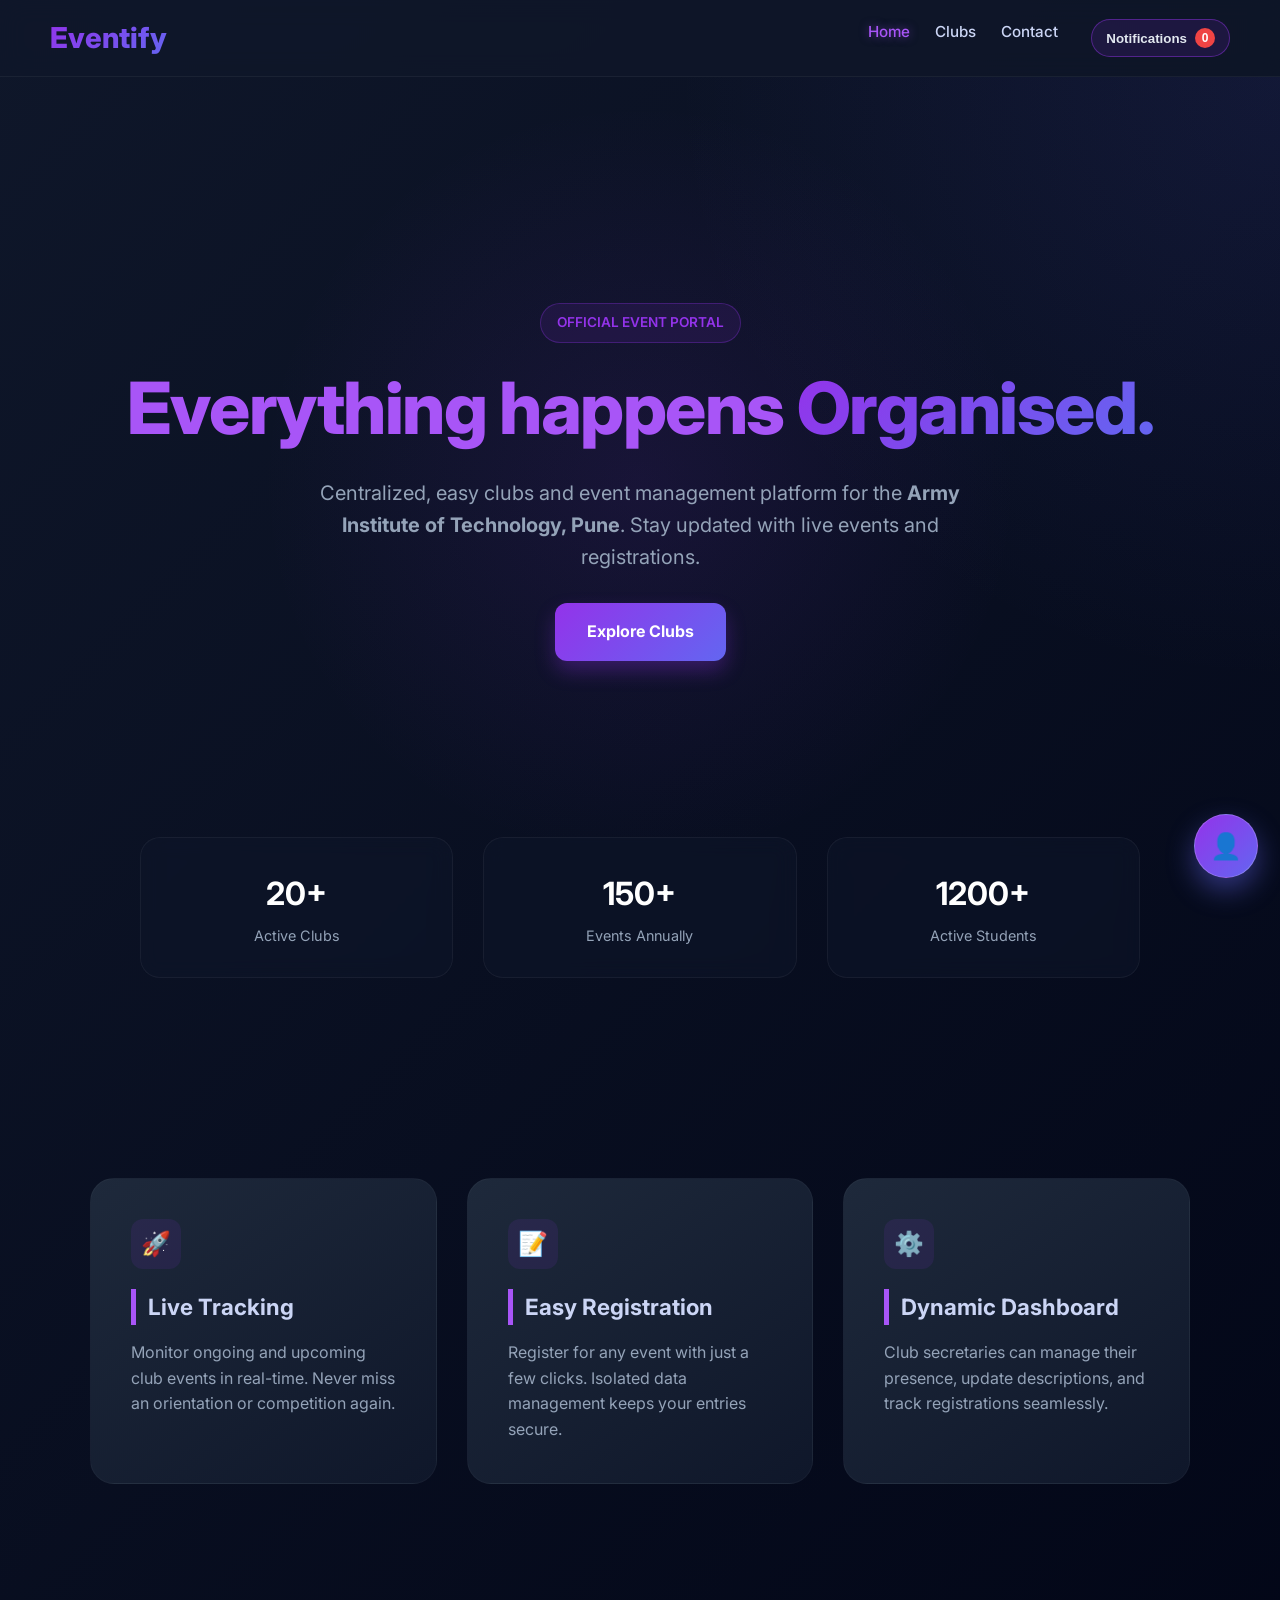
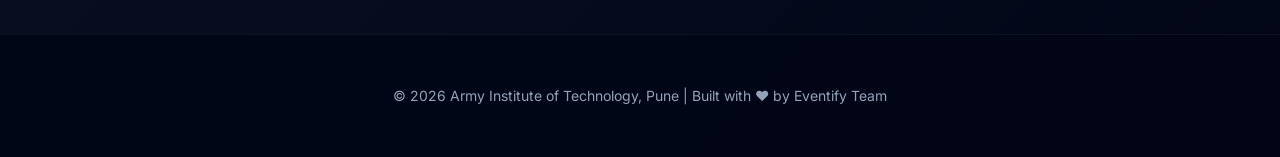
==== index.html @ 5d5fe8d3 "Initial Eventify website commit" ====
<!DOCTYPE html>
<html lang="en">
<head>
  <meta charset="UTF-8" />
  <meta name="viewport" content="width=device-width, initial-scale=1.0" />
  <title>Eventify | Army Institute of Technology</title>
  <link rel="stylesheet" href="style.css" />
  <link href="https://fonts.googleapis.com/css2?family=Inter:wght@300;400;600;700;800&display=swap" rel="stylesheet">
  <style>
    :root {
      --primary: #9333ea;
      --secondary: #6366f1;
      --accent: #10b981;
      --bg-dark: #0f172a;
      --bg-darker: #020617;
      --text-light: #f8fafc;
      --text-dim: #94a3b8;
    }

    body {
      font-family: 'Inter', sans-serif;
      background-color: var(--bg-darker);
      color: var(--text-light);
      margin: 0;
      overflow-x: hidden;
    }

    /* ===== MODERN NAVBAR ===== */
    .navbar {
      background: rgba(15, 23, 42, 0.8);
      backdrop-filter: blur(12px);
      border-bottom: 1px solid rgba(255, 255, 255, 0.05);
      padding: 15px 50px;
      display: flex;
      justify-content: space-between;
      align-items: center;
      position: sticky;
      top: 0;
      z-index: 1000;
    }

    .navbar h1 {
      font-size: 1.8rem;
      font-weight: 800;
      background: linear-gradient(135deg, var(--primary), var(--secondary));
      -webkit-background-clip: text;
      background-clip: text;
      -webkit-text-fill-color: transparent;
      margin: 0;
    }

    .nav-links {
      display: flex;
      list-style: none;
      gap: 30px;
      margin: 0;
      padding: 0;
    }

    .nav-links a {
      text-decoration: none;
      color: var(--text-dim);
      font-weight: 500;
      font-size: 0.95rem;
      transition: all 0.3s;
    }

    .nav-links a:hover, .nav-links a.active {
      color: var(--text-light);
      text-shadow: 0 0 10px rgba(168, 85, 247, 0.5);
    }

    .notif-wrap {
      position: relative;
      margin-left: 8px;
    }

    .notif-btn {
      border: 1px solid rgba(147, 51, 234, 0.45);
      background: rgba(147, 51, 234, 0.12);
      color: #e2e8f0;
      border-radius: 999px;
      padding: 8px 14px;
      font-weight: 700;
      cursor: pointer;
      transition: all 0.25s;
      display: inline-flex;
      align-items: center;
      gap: 8px;
    }

    .notif-btn:hover {
      background: rgba(147, 51, 234, 0.2);
      border-color: rgba(147, 51, 234, 0.8);
    }

    .notif-badge {
      min-width: 20px;
      height: 20px;
      border-radius: 999px;
      background: #ef4444;
      color: #fff;
      font-size: 0.75rem;
      display: inline-flex;
      align-items: center;
      justify-content: center;
      padding: 0 6px;
      font-weight: 800;
    }

    .notif-panel {
      position: absolute;
      right: 0;
      top: 44px;
      width: min(92vw, 420px);
      background: #111827;
      border: 1px solid rgba(99, 102, 241, 0.35);
      border-radius: 14px;
      box-shadow: 0 18px 50px rgba(0, 0, 0, 0.45);
      display: none;
      overflow: hidden;
      z-index: 1200;
    }

    .notif-panel.open { display: block; }
    .notif-panel-head {
      padding: 12px 14px;
      font-size: 0.9rem;
      font-weight: 800;
      background: rgba(99, 102, 241, 0.14);
      border-bottom: 1px solid rgba(255, 255, 255, 0.08);
    }

    .notif-list {
      max-height: 300px;
      overflow-y: auto;
    }

    .notif-item {
      padding: 12px 14px;
      border-bottom: 1px solid rgba(255, 255, 255, 0.06);
      color: #e2e8f0;
      line-height: 1.4;
      font-size: 0.88rem;
    }

    .notif-link {
      color: inherit;
      text-decoration: none;
      display: block;
      width: 100%;
      text-align: left;
      border: none;
      background: transparent;
      padding: 0;
      cursor: pointer;
    }

    .notif-link:hover {
      background: rgba(99, 102, 241, 0.12);
    }

    .notif-item:last-child { border-bottom: none; }
    .notif-meta { color: #94a3b8; font-size: 0.78rem; margin-top: 4px; }

    .notif-modal {
      position: fixed;
      inset: 0;
      background: rgba(0, 0, 0, 0.75);
      display: none;
      justify-content: center;
      align-items: center;
      z-index: 2000;
      padding: 20px;
    }

    .notif-modal-box {
      width: min(92vw, 560px);
      background: #111827;
      border: 1px solid rgba(99, 102, 241, 0.35);
      border-radius: 14px;
      padding: 18px;
      box-shadow: 0 18px 50px rgba(0, 0, 0, 0.45);
    }

    .notif-modal-box h3 { margin: 0 0 10px; }
    .notif-modal-box p { margin: 6px 0; color: #cbd5e1; }
    .notif-modal-box ul { margin: 8px 0 10px 20px; color: #cbd5e1; }

    .login-fab {
      position: fixed;
      right: 22px;
      bottom: 22px;
      width: 64px;
      height: 64px;
      border-radius: 50%;
      display: inline-flex;
      align-items: center;
      justify-content: center;
      text-decoration: none;
      font-size: 1.6rem;
      background: linear-gradient(135deg, var(--primary), var(--secondary));
      color: #ffffff;
      box-shadow: 0 12px 28px rgba(99, 102, 241, 0.45);
      border: 1px solid rgba(255, 255, 255, 0.2);
      z-index: 1300;
      transition: transform 0.25s ease, box-shadow 0.25s ease;
    }

    .login-fab:hover {
      transform: translateY(-3px) scale(1.04);
      box-shadow: 0 18px 34px rgba(99, 102, 241, 0.55);
    }

    /* ===== HERO SECTION ===== */
    .hero-section {
      height: 90vh;
      display: flex;
      flex-direction: column;
      justify-content: center;
      align-items: center;
      text-align: center;
      padding: 0 20px;
      position: relative;
      background: radial-gradient(circle at 50% 50%, rgba(147, 51, 234, 0.1) 0%, transparent 50%),
                  radial-gradient(circle at 100% 0%, rgba(99, 102, 241, 0.1) 0%, transparent 40%);
    }

    .hero-badge {
      background: rgba(147, 51, 234, 0.1);
      border: 1px solid rgba(147, 51, 234, 0.3);
      padding: 8px 16px;
      border-radius: 30px;
      color: var(--primary);
      font-size: 0.85rem;
      font-weight: 600;
      margin-bottom: 25px;
      animation: fadeInDown 0.8s ease-out;
    }

    .hero-section h2 {
      font-size: 4.5rem;
      font-weight: 800;
      margin: 0;
      line-height: 1.1;
      letter-spacing: -0.02em;
      animation: fadeInUp 1s ease-out;
    }

    .hero-section h2 span {
      background: linear-gradient(135deg, var(--primary), var(--secondary));
      -webkit-background-clip: text;
      background-clip: text;
      -webkit-text-fill-color: transparent;
    }

    .hero-section p {
      max-width: 650px;
      color: var(--text-dim);
      font-size: 1.25rem;
      line-height: 1.6;
      margin: 30px 0;
      animation: fadeInUp 1.2s ease-out;
    }

    .hero-btns {
      display: flex;
      gap: 20px;
      animation: fadeInUp 1.4s ease-out;
    }

    .btn-primary {
      background: linear-gradient(135deg, var(--primary), var(--secondary));
      color: white;
      padding: 16px 32px;
      border-radius: 12px;
      text-decoration: none;
      font-weight: 700;
      box-shadow: 0 10px 20px rgba(147, 51, 234, 0.3);
      transition: all 0.3s;
    }

    .btn-primary:hover {
      transform: translateY(-3px);
      box-shadow: 0 15px 30px rgba(147, 51, 234, 0.5);
    }

    .btn-secondary {
      background: rgba(255, 255, 255, 0.05);
      backdrop-filter: blur(5px);
      border: 1px solid rgba(255, 255, 255, 0.1);
      color: white;
      padding: 16px 32px;
      border-radius: 12px;
      text-decoration: none;
      font-weight: 700;
      transition: all 0.3s;
    }

    .btn-secondary:hover {
      background: rgba(255, 255, 255, 0.1);
      transform: translateY(-3px);
    }

    /* ===== STATS SECTION ===== */
    .stats-container {
      display: grid;
      grid-template-columns: repeat(3, 1fr);
      gap: 30px;
      max-width: 1000px;
      margin: -50px auto 100px;
      z-index: 10;
      position: relative;
    }

    .stat-card {
      background: rgba(15, 23, 42, 0.5);
      backdrop-filter: blur(10px);
      border: 1px solid rgba(255, 255, 255, 0.05);
      padding: 30px;
      border-radius: 20px;
      text-align: center;
      transition: transform 0.3s;
    }

    .stat-card:hover { transform: translateY(-5px); }

    .stat-card h4 { font-size: 2rem; margin: 0; color: white; }
    .stat-card p { font-size: 0.9rem; color: var(--text-dim); margin: 5px 0 0; }

    /* ===== FEATURES ===== */
    .features-section {
      padding: 100px 50px;
      max-width: 1200px;
      margin: 0 auto;
    }

    .feature-grid {
      display: grid;
      grid-template-columns: repeat(3, 1fr);
      gap: 30px;
    }

    .feature-card {
      padding: 40px;
      border-radius: 24px;
      background: linear-gradient(145deg, #1e293b, #0f172a);
      border: 1px solid rgba(255, 255, 255, 0.03);
      transition: all 0.3s;
    }

    .feature-card:hover {
      border-color: var(--primary);
      transform: scale(1.02);
    }

    .feature-icon {
      width: 50px; height: 50px;
      background: rgba(147, 51, 234, 0.1);
      border-radius: 12px;
      display: flex; align-items: center; justify-content: center;
      font-size: 1.5rem; color: var(--primary);
      margin-bottom: 20px;
    }

    .feature-card h3 { margin: 0 0 15px; font-size: 1.4rem; }
    .feature-card p { color: var(--text-dim); line-height: 1.6; }

    /* ===== ANIMATIONS ===== */
    @keyframes fadeInUp {
      from { opacity: 0; transform: translateY(30px); }
      to { opacity: 1; transform: translateY(0); }
    }
    @keyframes fadeInDown {
      from { opacity: 0; transform: translateY(-30px); }
      to { opacity: 1; transform: translateY(0); }
    }

    @media (max-width: 768px) {
      .hero-section h2 { font-size: 3rem; }
      .stats-container { grid-template-columns: 1fr 1fr; margin: 0 20px 50px; }
      .feature-grid { grid-template-columns: 1fr; }
      .navbar { padding: 15px 20px; }
      .login-fab {
        right: 16px;
        bottom: 16px;
        width: 58px;
        height: 58px;
        font-size: 1.4rem;
      }
    }

    footer {
      padding: 50px;
      text-align: center;
      border-top: 1px solid rgba(255, 255, 255, 0.05);
      color: var(--text-dim);
    }
  </style>
</head>
<body>

  <nav class="navbar">
    <h1>Eventify</h1>
    <ul class="nav-links">
      <li><a href="index.html" class="active">Home</a></li>
      <li><a href="clubs.html">Clubs</a></li>
      <li><a href="contact.html">Contact</a></li>
      <li class="notif-wrap">
        <button id="home-notif-btn" class="notif-btn" type="button">
          Notifications
          <span id="home-notif-count" class="notif-badge">0</span>
        </button>
        <div id="home-notif-panel" class="notif-panel">
          <div class="notif-panel-head">Live Updates (24h)</div>
          <div id="home-notif-list" class="notif-list"></div>
        </div>
      </li>
    </ul>
  </nav>

  <section class="hero-section">
    <div class="hero-badge">OFFICIAL EVENT PORTAL</div>
    <h2>Everything happens <span>Organised.</span></h2>
    <p>
      Centralized, easy clubs and event management platform for the 
      <strong>Army Institute of Technology, Pune</strong>. Stay updated with live events and registrations.
    </p>
    <div class="hero-btns">
      <a href="clubs.html" class="btn-primary">Explore Clubs</a>
    </div>
  </section>

  <div id="notif-detail-modal" class="notif-modal">
    <div class="notif-modal-box">
      <h3 id="notif-detail-title">Notification</h3>
      <div id="notif-detail-body"></div>
      <button id="notif-detail-close" class="btn-primary" style="border:none; margin-top:10px; cursor:pointer;">Close</button>
    </div>
  </div>

  <div class="stats-container">
    <div class="stat-card">
      <h4 id="count-clubs">20+</h4>
      <p>Active Clubs</p>
    </div>
    <div class="stat-card">
      <h4 id="count-events">150+</h4>
      <p>Events Annually</p>
    </div>
    <div class="stat-card">
      <h4 id="count-students">1200+</h4>
      <p>Active Students</p>
    </div>
  </div>

  <section class="features-section">
    <div class="feature-grid">
      <div class="feature-card">
        <div class="feature-icon">🚀</div>
        <h3>Live Tracking</h3>
        <p>Monitor ongoing and upcoming club events in real-time. Never miss an orientation or competition again.</p>
      </div>
      <div class="feature-card">
        <div class="feature-icon">📝</div>
        <h3>Easy Registration</h3>
        <p>Register for any event with just a few clicks. Isolated data management keeps your entries secure.</p>
      </div>
      <div class="feature-card">
        <div class="feature-icon">⚙️</div>
        <h3>Dynamic Dashboard</h3>
        <p>Club secretaries can manage their presence, update descriptions, and track registrations seamlessly.</p>
      </div>
    </div>
  </section>

  <footer>
    <p>© 2026 Army Institute of Technology, Pune | Built with ❤️ by Eventify Team</p>
  </footer>

  <a href="portal-unified.html" class="login-fab" aria-label="Login" title="Login">👤</a>

  <script>
    const HOME_NOTIFICATION_KEY = 'home_ongoing_notifications';
    const CLUB_MEET_NOTIFICATION_KEY = 'club_meet_notifications';
    const INTERVIEW_NOTIFICATION_KEY = 'interview_notifications';
    const NOTIFICATION_TTL_MS = 24 * 60 * 60 * 1000;
    const $ = (id) => document.getElementById(id);

    const notifBtn = $('home-notif-btn');
    const notifPanel = $('home-notif-panel');
    const notifCount = $('home-notif-count');
    const notifList = $('home-notif-list');
    const notifWrap = document.querySelector('.notif-wrap');
    const notifDetailModal = $('notif-detail-modal');
    const notifDetailTitle = $('notif-detail-title');
    const notifDetailBody = $('notif-detail-body');
    let currentNotifications = [];

    const getActiveHomeNotifications = () => {
      const now = Date.now();
      const active = (JSON.parse(localStorage.getItem(HOME_NOTIFICATION_KEY)) || [])
        .filter((x) => x && x.createdAt && now - x.createdAt <= NOTIFICATION_TTL_MS)
        .sort((a, b) => b.createdAt - a.createdAt)
        .slice(0, 5);
      localStorage.setItem(HOME_NOTIFICATION_KEY, JSON.stringify(active));
      return active;
    };

    const getActiveClubMeetNotifications = () => {
      const now = Date.now();
      const active = (JSON.parse(localStorage.getItem(CLUB_MEET_NOTIFICATION_KEY)) || [])
        .filter((x) => x && x.createdAt && now - x.createdAt <= NOTIFICATION_TTL_MS)
        .sort((a, b) => b.createdAt - a.createdAt)
        .slice(0, 5)
        .map((x) => ({ ...x, type: 'club-meet' }));
      localStorage.setItem(CLUB_MEET_NOTIFICATION_KEY, JSON.stringify(active));
      return active;
    };

    const getInterviewNotificationsByClub = () => {
      const now = Date.now();
      const raw = (JSON.parse(localStorage.getItem(INTERVIEW_NOTIFICATION_KEY)) || [])
        .filter((x) => x && x.createdAt && now - x.createdAt <= NOTIFICATION_TTL_MS)
        .sort((a, b) => b.createdAt - a.createdAt);
      localStorage.setItem(INTERVIEW_NOTIFICATION_KEY, JSON.stringify(raw));
      if (!raw.length) return [];

      const clubMap = {};
      const seen = new Set();
      raw.forEach((n) => {
        const clubName = n.club || 'Unknown Club';
        if (!clubMap[clubName]) {
          clubMap[clubName] = {
            club: clubName,
            candidates: [],
            interviewTime: n.interviewTime || '-',
            interviewPlace: n.interviewPlace || '-',
            createdAt: n.createdAt || 0
          };
        }
        const list = (n.candidates && n.candidates.length) ? n.candidates : [{ name: n.name, regNo: n.regNo }];
        list.forEach((c) => {
          const key = `${clubName.toLowerCase()}|${(c.name || '').trim().toLowerCase()}|${(c.regNo || '').trim().toLowerCase()}`;
          if (!seen.has(key)) {
            seen.add(key);
            clubMap[clubName].candidates.push({ name: c.name, regNo: c.regNo });
          }
        });
      });

      return Object.values(clubMap)
        .map((item) => ({
          type: 'interview-club',
          club: `${item.club} Interview`,
          sourceClub: item.club,
          candidates: item.candidates,
          interviewTime: item.interviewTime,
          interviewPlace: item.interviewPlace,
          createdAt: item.createdAt
        }))
        .sort((a, b) => (b.createdAt || 0) - (a.createdAt || 0));
    };

    const renderHomeNotifications = () => {
      const ongoing = getActiveHomeNotifications().map((n) => ({ ...n, type: 'ongoing' }));
      const clubMeets = getActiveClubMeetNotifications();
      const interviewByClub = getInterviewNotificationsByClub();
      const all = [...ongoing, ...clubMeets, ...interviewByClub]
        .sort((a, b) => (b.createdAt || 0) - (a.createdAt || 0))
        .slice(0, 10);
      currentNotifications = all;

      notifCount.textContent = String(all.length);
      notifList.innerHTML = all.length
        ? all.map((n, idx) => {
            if (n.type === 'interview-club') {
              const count = (n.candidates && n.candidates.length) ? n.candidates.length : 0;
              return `<button class="notif-link" type="button" onclick="openNotificationDetail(${idx})"><div class="notif-item"><strong>${n.club}</strong><div class="notif-meta">Candidates: ${count}</div></div></button>`;
            }
            if (n.type === 'club-meet') {
              return `<button class="notif-link" type="button" onclick="openNotificationDetail(${idx})"><div class="notif-item"><strong>${n.club} Meet</strong><div class="notif-meta">${n.time ? n.time : '-'} | ${n.place || '-'}</div></div></button>`;
            }
            return `<button class="notif-link" type="button" onclick="openNotificationDetail(${idx})"><div class="notif-item"><strong>${n.club}</strong><div class="notif-meta">${n.title} | ${n.date} ${n.time ? '| ' + n.time : ''}</div></div></button>`;
          }).join('')
        : '<div class="notif-item">No notifications available.</div>';
    };

    window.openNotificationDetail = (idx) => {
      const n = currentNotifications[idx];
      if (!n) return;

      notifDetailTitle.textContent = n.club || 'Notification';
      if (n.type === 'interview-club') {
        const candidates = n.candidates || [];
        notifDetailBody.innerHTML = `
          <p><strong>Interview Schedule</strong></p>
          <p><strong>Club:</strong> ${n.sourceClub || '-'}</p>
          <p><strong>Time:</strong> ${n.interviewTime || '-'}</p>
          <p><strong>Place:</strong> ${n.interviewPlace || '-'}</p>
          <p><strong>Candidates:</strong></p>
          <ul>${candidates.map(c => `<li>${c.name || '-'} (${c.regNo || '-'})</li>`).join('') || '<li>No candidates found.</li>'}</ul>
        `;
      } else if (n.type === 'club-meet') {
        notifDetailBody.innerHTML = `
          <p><strong>Club Meet Call</strong></p>
          <p><strong>Club:</strong> ${n.club || '-'}</p>
          <p><strong>Time:</strong> ${n.time || '-'}</p>
          <p><strong>Place:</strong> ${n.place || '-'}</p>
          <p><strong>Message:</strong> ${n.desc || '-'}</p>
        `;
      } else {
        notifDetailBody.innerHTML = `
          <p><strong>Event:</strong> ${n.title || '-'}</p>
          <p><strong>Date:</strong> ${n.date || '-'}</p>
          <p><strong>Time:</strong> ${n.time || '-'}</p>
          <p><strong>Place:</strong> ${n.place || '-'}</p>
          <p><strong>Details:</strong> ${n.desc || '-'}</p>
        `;
      }

      notifPanel.classList.remove('open');
      notifDetailModal.style.display = 'flex';
    };

    notifBtn.addEventListener('click', (e) => {
      e.stopPropagation();
      notifPanel.classList.toggle('open');
    });

    document.addEventListener('click', (e) => {
      if (notifPanel.classList.contains('open') && !notifWrap.contains(e.target)) notifPanel.classList.remove('open');
    });

    $('notif-detail-close').addEventListener('click', () => {
      notifDetailModal.style.display = 'none';
    });

    notifDetailModal.addEventListener('click', (e) => {
      if (e.target === notifDetailModal) notifDetailModal.style.display = 'none';
    });

    window.addEventListener('storage', (e) => {
      if (e.key === HOME_NOTIFICATION_KEY || e.key === CLUB_MEET_NOTIFICATION_KEY || e.key === INTERVIEW_NOTIFICATION_KEY) renderHomeNotifications();
    });

    renderHomeNotifications();
    setInterval(renderHomeNotifications, 60000);
  </script>

</body>
</html>
---- style.css ----
/* ================= RESET ================= */
* {
    margin: 0;
    padding: 0;
    box-sizing: border-box;
}

/* Custom Scrollbar Styles */
::-webkit-scrollbar {
    width: 8px;
    height: 8px;
}
::-webkit-scrollbar-track {
    background: #020617;
}
::-webkit-scrollbar-thumb {
    background: #a855f7;
    border-radius: 10px;
}
::-webkit-scrollbar-thumb:hover {
    background: #c084fc;
}
* {
    scrollbar-width: thin;
    scrollbar-color: #a855f7 #020617;
}

/* ================= BODY ================= */
body {
    font-family: 'Segoe UI', Tahoma, sans-serif;
    background: linear-gradient(135deg, #0f172a, #020617);
    color: #e2e8f0;
    line-height: 1.6;
}

/* ================= NAVBAR ================= */
.navbar {
    display: flex;
    justify-content: space-between;
    align-items: center;
    padding: 15px 50px;
    background: rgba(2, 6, 23, 0.95);
    border-bottom: 1px solid rgba(168, 85, 247, 0.2);
}

.navbar h1 {
    color: #a855f7;
    font-size: 28px;
    font-weight: 600;
}

/* LOGO */
.AIT-logo img {
    height: 60px;
    width: auto;
    object-fit: contain;
}

/* NAV LINKS */
.navbar ul {
    display: flex;
    list-style: none;
    gap: 25px;
}

.navbar ul li a {
    text-decoration: none;
    color: #cbd5f5;
    font-weight: 500;
    transition: 0.3s;
}

.navbar ul li a:hover,
.navbar ul li a.active {
    color: #a855f7;
}

/* ================= HERO ================= */
.hero {
    text-align: center;
    padding: 80px 20px 60px;
}

.hero h2 {
    font-size: 42px;
    color: #a855f7;
    margin-bottom: 15px;
}

.hero p {
    font-size: 18px;
    color: #cbd5f5;
    max-width: 700px;
    margin: auto;
}

/* ================= SECTION WRAPPER ================= */
body > h2,
body > h3,
.event-list {
    max-width: 1000px;
    margin-left: auto;
    margin-right: auto;
}

/* ================= CLUB TITLE ================= */
h2 {
    text-align: center;
    margin-top: 40px;
    font-size: 34px;
    color: #a855f7;
}

/* ================= SECTION HEADINGS ================= */
h3 {
    margin: 30px auto 10px;
    font-size: 22px;
    color: #cbd5f5;
    border-left: 5px solid #a855f7;
    padding-left: 12px;
}

/* ================= EVENT LIST ================= */
.event-list {
    list-style: none;
    margin: 0 auto 30px;
    display: flex;
    flex-direction: column;
    gap: 18px;
}

/* ================= EVENT CARD ================= */
.event-list li {
    background: rgba(2, 6, 23, 0.9);
    padding: 18px 22px;
    border-radius: 12px;
    border-left: 4px solid #a855f7;
    transition: all 0.3s ease;
}

/* HOVER EFFECT (PREMIUM FEEL) */
.event-list li:hover {
    transform: translateY(-6px);
    box-shadow: 0 10px 25px rgba(168, 85, 247, 0.35);
    border-left: 6px solid #a855f7;
}

/* EVENT TITLE */
.event-list strong {
    color: #a855f7;
    font-size: 16px;
}

/* ================= SPACING ================= */
ul + h3 {
    margin-top: 35px;
}

/* ================= RESPONSIVE ================= */
@media (max-width: 768px) {

    .navbar {
        flex-direction: column;
        gap: 12px;
    }

    .navbar ul {
        flex-wrap: wrap;
        justify-content: center;
    }

    .hero h2 {
        font-size: 30px;
    }

    .hero p {
        font-size: 15px;
    }

    .event-list {
        padding: 0 15px;
    }

    h3 {
        margin-left: 15px;
        margin-right: 15px;
    }
}

/* ================= CLUBS SECTION ================= */

/* Wrapper for entire clubs page */
.clubs-container {
    max-width: 1100px;
    margin: 60px auto;
    padding: 0 20px;
}

/* Individual Club Card */
.club-section {
    background: rgba(2, 6, 23, 0.85);
    padding: 30px;
    border-radius: 18px;
    margin-bottom: 50px;
    border: 1px solid rgba(168, 85, 247, 0.15);
    transition: 0.3s ease;
}

/* Hover elevation */
.club-section:hover {
    box-shadow: 0 15px 40px rgba(168, 85, 247, 0.25);
}

/* Club Header (Logo + Title aligned) */
.club-header {
    display: flex;
    align-items: center;
    gap: 20px;
    margin-bottom: 25px;
}

/* Club Logo */
.club-header img {
    height: 70px;
    width: 70px;
    object-fit: contain;
    border-radius: 12px;
    background: #020617;
    padding: 8px;
}

/* Club Title */
.club-header h2 {
    margin: 0;
    font-size: 30px;
    color: #a855f7;
}

/* Improve section headings inside club */
.club-section h3 {
    margin-top: 25px;
}

/* Improve event list spacing inside club */
.club-section .event-list {
    margin-top: 10px;
}

/* Add subtle divider between sections */
.club-section h3:not(:first-child) {
    margin-top: 40px;
}

/* ================= OPTIONAL IMPROVED GRID VERSION ================= */
/* If you later want 2 clubs side by side */

@media (min-width: 992px) {
    .clubs-grid {
        display: grid;
        grid-template-columns: 1fr 1fr;
        gap: 40px;
    }
}

/* ================= SMALL SCREEN POLISH ================= */
@media (max-width: 768px) {
    .club-header {
        flex-direction: column;
        text-align: center;
    }
}
/* ================= CLUB PAGE ================= */

/* SECTION WRAPPER */
.content-section {
    max-width: 1200px;
    margin: 50px auto;
    padding: 0 20px;
}

/* TITLE */
.section-title {
    text-align: center;
    font-size: 36px;
    color: #a855f7;
    margin-bottom: 40px;
}

/* GRID LAYOUT */
.club-grid {
    display: grid;
    grid-template-columns: repeat(auto-fit, minmax(260px, 1fr));
    gap: 25px;
}

/* CLUB CARD */
.club-card {
    background: rgba(2, 6, 23, 0.9);
    padding: 20px;
    border-radius: 15px;
    border: 1px solid rgba(168, 85, 247, 0.15);
    transition: all 0.3s ease;
    display: flex;
    flex-direction: column;
    justify-content: space-between;
}

/* HOVER EFFECT */
.club-card:hover {
    transform: translateY(-8px);
    box-shadow: 0 12px 30px rgba(168, 85, 247, 0.3);
}

/* CLUB NAME */
.club-card > a:first-child {
    font-size: 18px;
    font-weight: 600;
    color: #a855f7;
    text-decoration: none;
    margin-bottom: 10px;
}

.club-card > a:first-child:hover {
    text-decoration: underline;
}

/* EVENTS LINK */
.events {
    margin: 10px 0;
}

.events a {
    color: #cbd5f5;
    font-size: 14px;
    text-decoration: none;
    border: 1px solid rgba(168, 85, 247, 0.3);
    padding: 5px 10px;
    border-radius: 6px;
    transition: 0.3s;
}

.events a:hover {
    background: #a855f7;
    color: white;
}

/* DESCRIPTION */
.club-card p {
    font-size: 14px;
    color: #cbd5f5;
    margin: 8px 0;
}

/* SECRETARY */
.club-card strong {
    color: #e2e8f0;
}

/* CONTACT LINK */
.club-card a:last-child {
    margin-top: 10px;
    font-size: 13px;
    color: #a855f7;
    text-decoration: none;
}

.club-card a:last-child:hover {
    text-decoration: underline;
}

/* FOOTER */
footer {
    text-align: center;
    padding: 20px;
    margin-top: 50px;
    background: rgba(2, 6, 23, 0.95);
    border-top: 1px solid rgba(168, 85, 247, 0.2);
    color: #cbd5f5;
    font-size: 14px;
}

/* RESPONSIVE FIX */
@media (max-width: 768px) {

    .section-title {
        font-size: 28px;
    }

    .club-card {
        padding: 15px;
    }
}

/* IMAGE SECTION */
.hero-image {
    width: 100%;
    display: flex;
    justify-content: center;
    margin-top: 20px;
}

.hero-image img {
    width: 90%;
    max-width: 1200px;
    height: auto;
    border-radius: 15px;
    box-shadow: 0 10px 25px rgba(0,0,0,0.4);
}

/* ================= DASHBOARD ================= */
.dashboard-container {
    max-width: 1200px;
    margin: 40px auto;
    display: flex;
    gap: 30px;
    padding: 0 20px;
    min-height: 70vh;
}

.dashboard-sidebar {
    width: 280px;
    background: rgba(2, 6, 23, 0.9);
    padding: 25px;
    border-radius: 12px;
    border: 1px solid rgba(168, 85, 247, 0.15);
    display: flex;
    flex-direction: column;
}

.dashboard-sidebar h2 {
    font-size: 22px;
    margin-top: 0;
    margin-bottom: 5px;
}

.dashboard-sidebar #club-name {
    text-align: center;
    color: #cbd5f5;
    margin-bottom: 25px;
    font-size: 14px;
}

.tab-list {
    list-style: none;
    display: flex;
    flex-direction: column;
    gap: 10px;
    margin-bottom: 30px;
}

.tab-item {
    padding: 12px 15px;
    background: rgba(255, 255, 255, 0.05);
    border-radius: 8px;
    cursor: pointer;
    display: flex;
    justify-content: space-between;
    align-items: center;
    transition: 0.3s;
    font-weight: 500;
}

.tab-item:hover {
    background: rgba(168, 85, 247, 0.1);
}

.tab-item.active {
    background: #a855f7;
    color: white;
}

.badge {
    background: rgba(0, 0, 0, 0.5);
    padding: 2px 8px;
    border-radius: 12px;
    font-size: 12px;
}

.tab-item.active .badge {
    background: white;
    color: #a855f7;
}

.add-btn {
    background: #10b981;
    color: white;
    border: none;
    padding: 12px;
    border-radius: 8px;
    cursor: pointer;
    font-weight: bold;
    font-size: 16px;
    transition: 0.3s;
    margin-top: auto;
}

.add-btn:hover {
    background: #059669;
}

.dashboard-content {
    flex: 1;
    background: rgba(2, 6, 23, 0.6);
    padding: 25px;
    border-radius: 12px;
    border: 1px solid rgba(168, 85, 247, 0.1);
}

.dashboard-content h2 {
    text-align: left;
    margin-top: 0;
    margin-bottom: 25px;
}

.event-grid {
    display: flex;
    flex-direction: column;
    gap: 15px;
}

.event-dashboard-card {
    background: rgba(15, 23, 42, 0.8);
    border-left: 5px solid #a855f7;
    padding: 20px;
    border-radius: 10px;
    transition: 0.3s;
}

.event-dashboard-card:hover {
    box-shadow: 0 5px 15px rgba(168, 85, 247, 0.2);
}

.card-header {
    display: flex;
    justify-content: space-between;
    align-items: center;
    margin-bottom: 10px;
}

.card-header h3 {
    margin: 0;
    border: none;
    padding: 0;
    color: #e2e8f0;
}

.status-badge {
    padding: 4px 10px;
    border-radius: 12px;
    font-size: 12px;
    font-weight: bold;
    text-transform: capitalize;
}

.status-badge.ongoing { background: #3b82f6; color: white; }
.status-badge.upcoming { background: #f59e0b; color: white; }
.status-badge.past { background: #6b7280; color: white; }

.event-dashboard-card .date {
    color: #a855f7;
    font-size: 14px;
    margin-bottom: 8px;
}

.event-dashboard-card .desc {
    color: #cbd5f5;
    font-size: 14px;
    margin-bottom: 15px;
}

.card-actions {
    display: flex;
    gap: 10px;
}

.edit-btn, .delete-btn {
    padding: 8px 15px;
    border: none;
    border-radius: 6px;
    cursor: pointer;
    font-weight: 500;
    transition: 0.3s;
}

.edit-btn {
    background: #3b82f6;
    color: white;
}
.edit-btn:hover { background: #2563eb; }

.delete-btn {
    background: #ef4444;
    color: white;
}
.delete-btn:hover { background: #dc2626; }

/* ================= MODAL ================= */
.modal {
    display: none;
    position: fixed;
    z-index: 1000;
    left: 0;
    top: 0;
    width: 100%;
    height: 100%;
    background-color: rgba(0,0,0,0.6);
    align-items: center;
    justify-content: center;
    backdrop-filter: blur(4px);
}

.modal-content {
    background: #0f172a;
    padding: 30px;
    border-radius: 12px;
    width: 90%;
    max-width: 500px;
    border: 1px solid rgba(168, 85, 247, 0.3);
    position: relative;
    box-shadow: 0 15px 35px rgba(0,0,0,0.5);
    max-height: 90vh;
    overflow-y: auto;
}

/* DASHBOARD COMPONENTS */
.dashboard-content {
    flex: 1;
    padding: 30px;
    background: rgba(2, 6, 23, 0.5);
    overflow-y: auto;
    height: calc(100vh - 80px);
}

.form-group {
    margin-bottom: 20px;
}
.form-group label {
    display: block;
    margin-bottom: 8px;
    font-size: 14px;
    color: #94a3b8;
}
.submit-btn {
    padding: 12px 24px;
    background: linear-gradient(135deg, #a855f7, #6366f1);
    color: white;
    border: none;
    border-radius: 8px;
    font-weight: 700;
    cursor: pointer;
    transition: 0.3s;
}
.submit-btn:hover {
    transform: translateY(-2px);
    box-shadow: 0 4px 15px rgba(168, 85, 247, 0.4);
}

.close-btn {
    position: absolute;
    right: 20px;
    top: 15px;
    font-size: 28px;
    font-weight: bold;
    color: #cbd5f5;
    cursor: pointer;
}
.close-btn:hover { color: white; }

.modal-content h2 {
    margin-top: 0;
    text-align: left;
    margin-bottom: 20px;
}

.form-group input, .form-group select, .form-group textarea {
    width: 100%;
    padding: 10px;
    border-radius: 6px;
    border: 1px solid #334155;
    background: #1e293b;
    color: white;
    font-family: inherit;
    box-sizing: border-box;
}

.form-group input:focus, .form-group select:focus, .form-group textarea:focus {
    outline: none;
    border-color: #a855f7;
}

@media (max-width: 768px) {
    .dashboard-container {
        flex-direction: column;
    }
    .dashboard-sidebar {
        width: 100%;
        box-sizing: border-box;
    }
}

/* ================= LOGIN PAGE ================= */
.login-body {
    height: 100vh;
    display: flex;
    flex-direction: column;
    overflow: hidden;
}

.login {
    flex: 1;
    display: flex;
    justify-content: center;
    align-items: center;
    background: radial-gradient(circle at center, #1e293b, #020617);
}

.login .form-box {
    background: rgba(15, 23, 42, 0.85);
    padding: 40px;
    border-radius: 16px;
    width: 100%;
    max-width: 420px;
    border: 1px solid rgba(168, 85, 247, 0.3);
    box-shadow: 0 15px 40px rgba(0, 0, 0, 0.6);
    backdrop-filter: blur(10px);
    text-align: center;
    transform: translateY(20px);
    opacity: 0;
    transition: all 0.6s cubic-bezier(0.16, 1, 0.3, 1);
}

.login .form-box.active {
    transform: translateY(0);
    opacity: 1;
}

.login h2 {
    margin-top: 0;
    font-size: 32px;
    color: #a855f7;
    margin-bottom: 5px;
}

.login-subtitle {
    font-size: 14px;
    color: #94a3b8;
    margin-bottom: 30px;
}

.input-group {
    margin-bottom: 20px;
    position: relative;
}

.input-group input {
    width: 100%;
    padding: 14px 18px;
    background: rgba(2, 6, 23, 0.5);
    border: 1px solid #334155;
    border-radius: 8px;
    color: #f8fafc;
    font-size: 15px;
    transition: all 0.3s;
    box-sizing: border-box;
}

.input-group input:focus {
    outline: none;
    border-color: #a855f7;
    box-shadow: 0 0 0 3px rgba(168, 85, 247, 0.15);
    background: rgba(2, 6, 23, 0.8);
}

.login-btn {
    width: 100%;
    padding: 14px;
    background: linear-gradient(135deg, #9333ea, #a855f7);
    color: white;
    font-size: 16px;
    font-weight: bold;
    border: none;
    border-radius: 8px;
    cursor: pointer;
    transition: all 0.3s;
    margin-top: 10px;
}

.login-btn:hover {
    transform: translateY(-2px);
    box-shadow: 0 8px 20px rgba(168, 85, 247, 0.4);
}

.login-btn:active {
    transform: translateY(0);
}

.error-msg {
    color: #ef4444;
    background: rgba(239, 68, 68, 0.1);
    padding: 10px;
    border-radius: 8px;
    font-size: 13px;
    margin-bottom: 20px;
    border: 1px solid rgba(239, 68, 68, 0.3);
}

.login #login-p {
    margin-top: 25px;
    font-size: 14px;
    color: #94a3b8;
}

.login #login-p a {
    color: #a855f7;
    text-decoration: none;
    font-weight: 600;
    transition: color 0.3s;
}

.login #login-p a:hover {
    color: #c084fc;
    text-decoration: underline;
}

/* Shake Animation for Invalid Login */
@keyframes shake {
    0%, 100% { transform: translateX(0); }
    20%, 60% { transform: translateX(-5px); }
    40%, 80% { transform: translateX(5px); }
}

.shake {
    animation: shake 0.4s ease-in-out;
}

/* ================= PUBLIC EVENTS PAGE ================= */
.register-btn {
    background: #10b981;
    color: white;
    border: none;
    padding: 8px 16px;
    border-radius: 6px;
    font-size: 14px;
    font-weight: 600;
    cursor: pointer;
    transition: all 0.3s ease;
    margin-top: 10px;
}

.register-btn:hover {
    background: #059669;
    transform: translateY(-2px);
    box-shadow: 0 4px 12px rgba(16, 185, 129, 0.3);
}

@media (min-width: 600px) {
    .register-btn {
        margin-top: 0;
    }
}
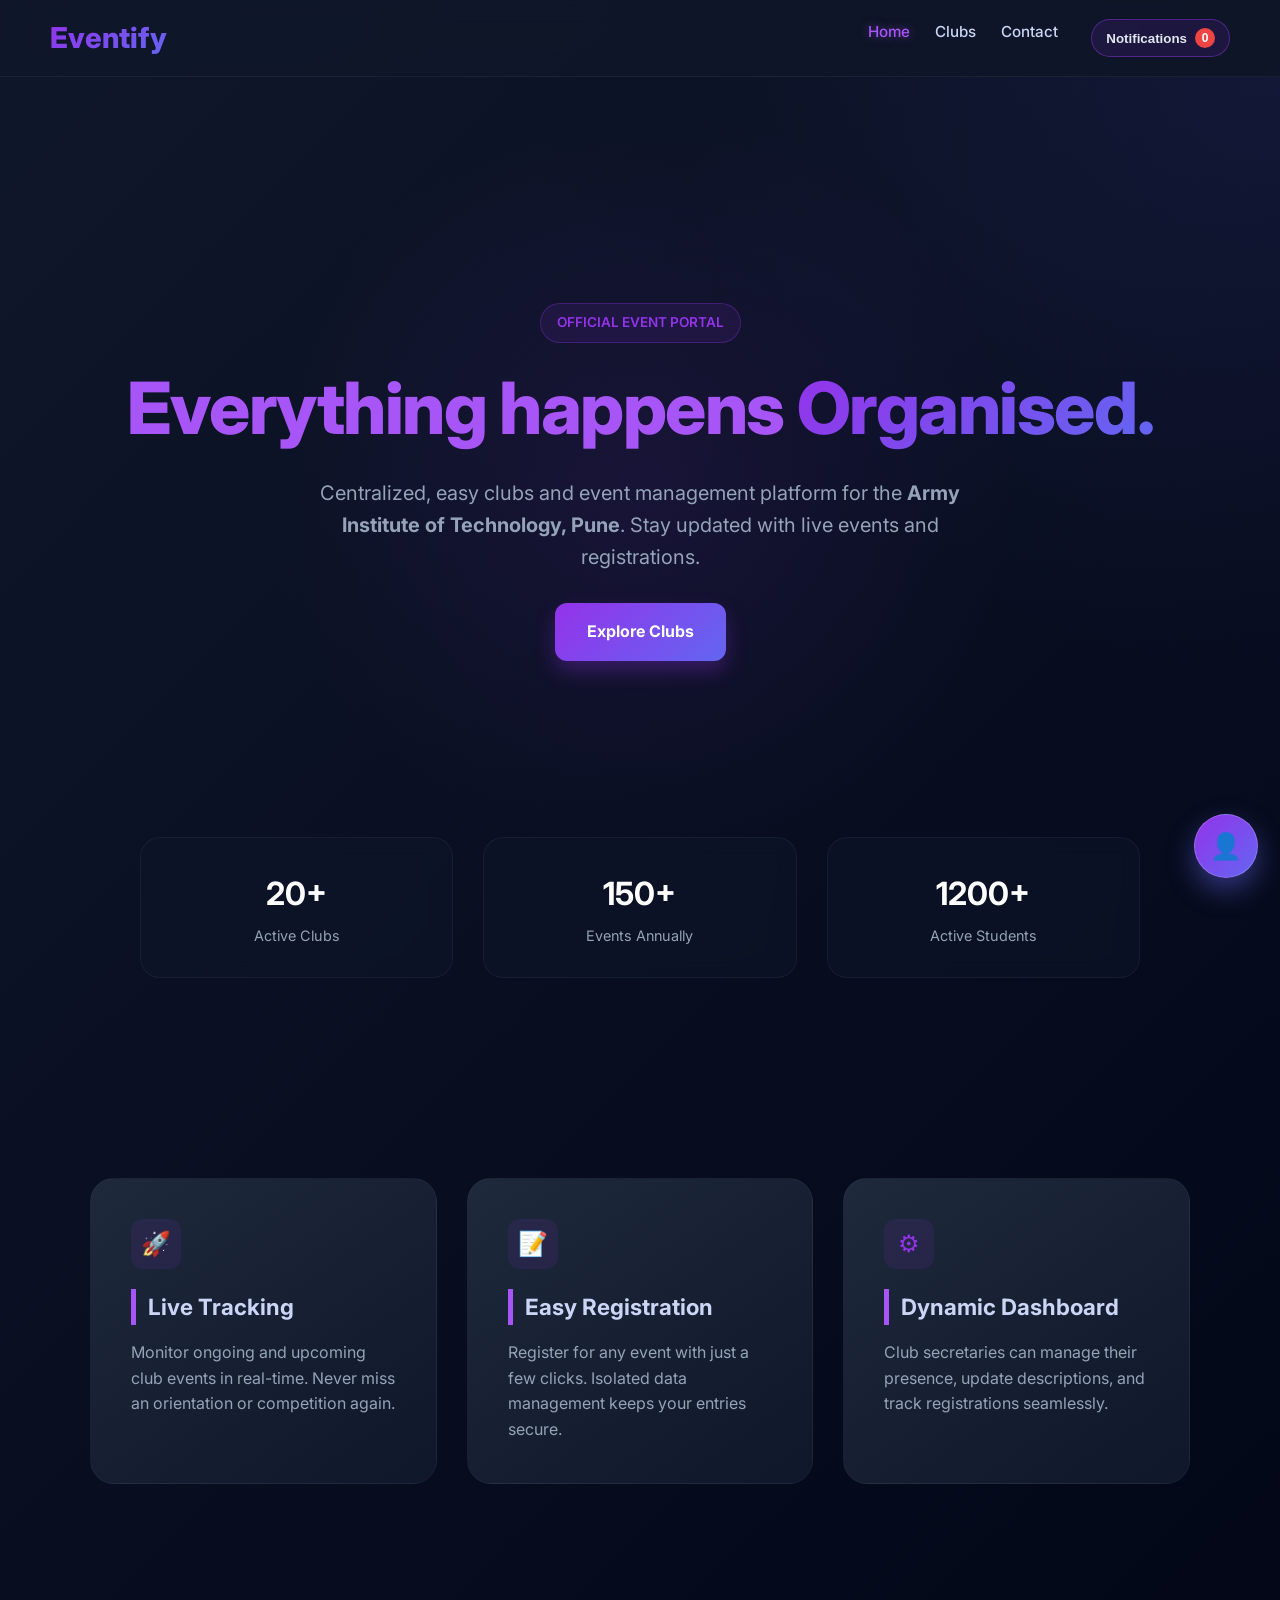
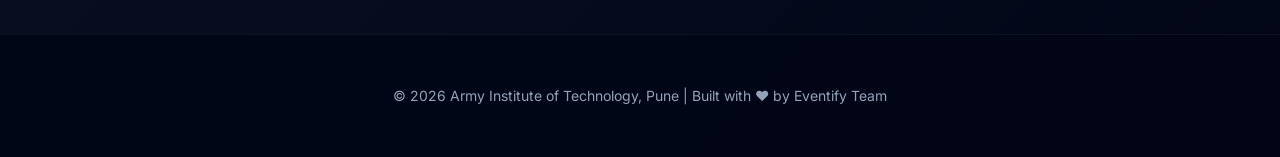
==== commit ddcc57b0: "change" ====
--- a/index.html
+++ b/index.html
@@ -1,4 +1,4 @@
-<!DOCTYPE html>
+﻿<!DOCTYPE html>
 <html lang="en">
 <head>
   <meta charset="UTF-8" />
@@ -457,17 +457,17 @@
   <section class="features-section">
     <div class="feature-grid">
       <div class="feature-card">
-        <div class="feature-icon">🚀</div>
+        <div class="feature-icon">&#128640;</div>
         <h3>Live Tracking</h3>
         <p>Monitor ongoing and upcoming club events in real-time. Never miss an orientation or competition again.</p>
       </div>
       <div class="feature-card">
-        <div class="feature-icon">📝</div>
+        <div class="feature-icon">&#128221;</div>
         <h3>Easy Registration</h3>
         <p>Register for any event with just a few clicks. Isolated data management keeps your entries secure.</p>
       </div>
       <div class="feature-card">
-        <div class="feature-icon">⚙️</div>
+        <div class="feature-icon">&#9881;</div>
         <h3>Dynamic Dashboard</h3>
         <p>Club secretaries can manage their presence, update descriptions, and track registrations seamlessly.</p>
       </div>
@@ -475,12 +475,13 @@
   </section>
 
   <footer>
-    <p>© 2026 Army Institute of Technology, Pune | Built with ❤️ by Eventify Team</p>
+    <p>&copy; 2026 Army Institute of Technology, Pune | Built with &#10084;&#65039; by Eventify Team</p>
   </footer>
 
-  <a href="portal-unified.html" class="login-fab" aria-label="Login" title="Login">👤</a>
-
-  <script>
+  <a href="portal-unified.html" class="login-fab" aria-label="Login" title="Login">&#128100;</a>
+
+  <script src="shared-db-sync.js"></script>
+<script>
     const HOME_NOTIFICATION_KEY = 'home_ongoing_notifications';
     const CLUB_MEET_NOTIFICATION_KEY = 'club_meet_notifications';
     const INTERVIEW_NOTIFICATION_KEY = 'interview_notifications';
@@ -650,3 +651,5 @@
 
 </body>
 </html>
+
+
